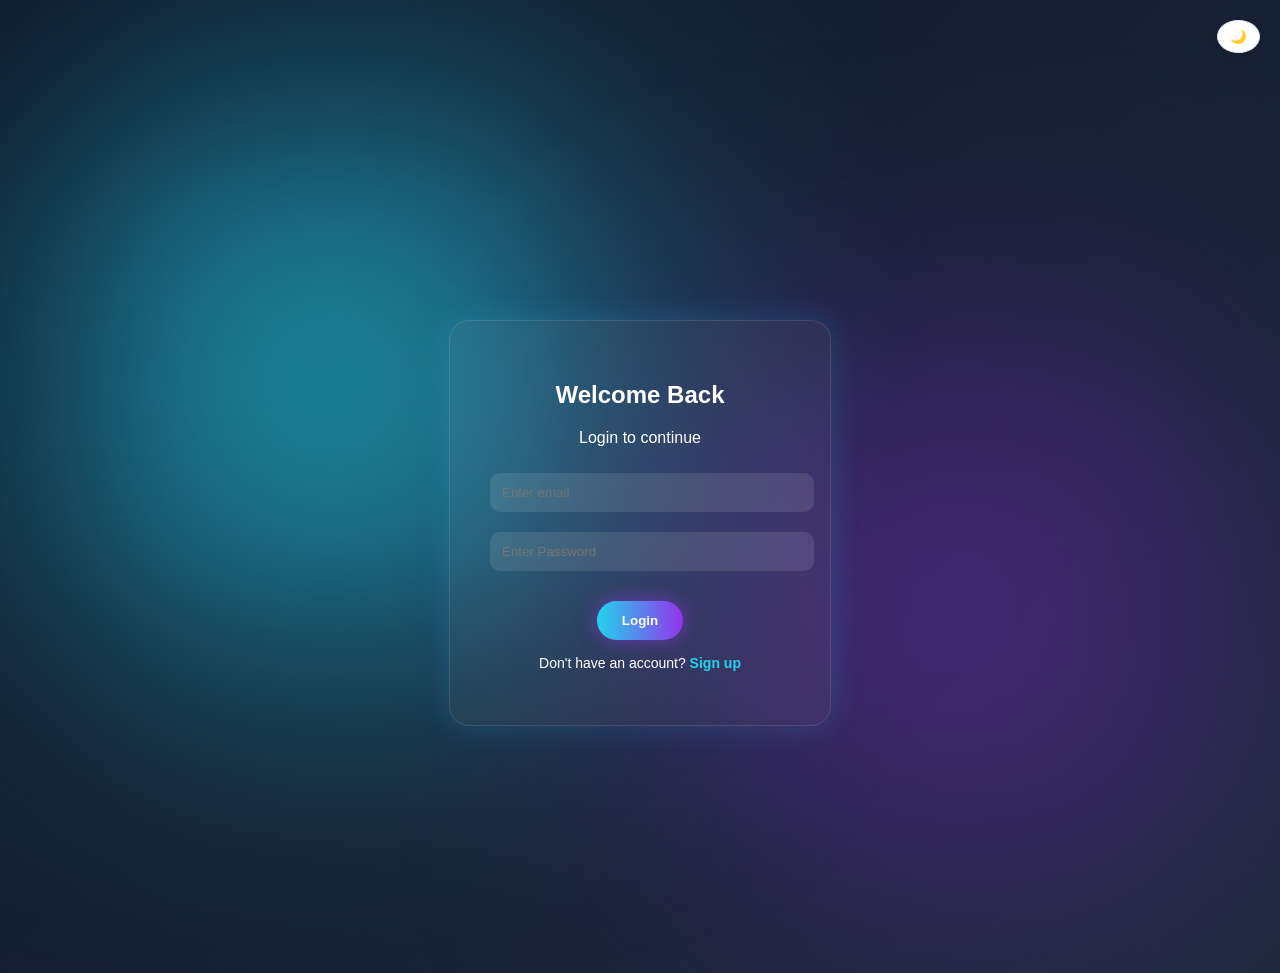
==== dashboard.html @ 801a03b3 "api fetched" ====
<!DOCTYPE html>
<html lang="en">
<head>
    <meta charset="UTF-8">
    <meta name="viewport" content="width=device-width, initial-scale=1.0">
    <title>Dashboard - LinkUp</title>
    <link rel="stylesheet" href="css/style.css">
</head>
<body>
    <header class="navbar">
        <h2>LinkUp</h2>
        <div class="nav-right">
            <button id="toggleTheme">🌙</button>
            <span id="welcomeUser"></span>
            <button id="logoutBtn" class="signup-btn">Logout</button>
        </div>
    </header>

    <!-- Search bar -->
     <section class="search-box">
        <input type="text" id="searchInput" placeholder="Search events or internships...">
        <button id="searchBtn" class="signup-btn">Search</button>
     </section>

    <!-- filter -->
     <section class="filters">
        <select id="filterType">
            <option value="all">All</option>
            <option value="event">Events</option>
            <option value="job">Internships</option>
        </select>
        <select id="sortType">
            <option value="default">Sort</option>
            <option value="date">Date</option>
        </select>
     </section>

    <section id="results"></section>

    <script src="js/app.js"></script>
</body>
</html>
---- css/style.css ----
body{
    margin:0;
    font-family: Arial, Helvetica, sans-serif;
    color: white;
    background: linear-gradient(135deg, #0f172a, #1e293b);
    min-height: 100vh;
}

body::before{
    content: "";
    position: absolute;
    width: 400px;
    height: 400px;
    background: #22d3ee;
    filter: blur(150px);
    top: 20%;
    left: 10%;
    z-index: -1;
}

body::after{
    content: "";
    position: absolute;
    width: 400px;
    height: 400px;
    background: #9333ea;
    filter: blur(150px);
    opacity: 0.6;
    bottom: 10%;
    right: 10%;
    z-index: -1;

}

.navbar{
    display: flex;
    justify-content: space-between;
    padding: 20px 40px;
}

.login-btn{
    margin-top: 20px;
    background: linear-gradient(90deg, #22d3ee,#38bdf8);
    padding: 12px 25px;
    border-radius: 20px;
    text-decoration: none;
    color: black;
    font-weight: bold;
    font-size: 20px;
}

.intro{
    display: flex;
    justify-content: center;
    align-items: center;
    padding: 80px 20px 40px;
    /* height: 80vh; */
}

.introDiv{
    background: rgba(255,255,255,0.05);
    padding:50px;
    border-radius: 20px;
    text-align: center;
    backdrop-filter: blur(10px);
    box-shadow: 0 0 40px rgba(56,189,248,0.2);
    border: 1px solid rgba(255,255,255,0.05);
}

.introDiv h1{
    background: linear-gradient(90deg, #22d3ee, #9333ea);
    -webkit-background-clip: text;
    color: transparent;
    font-size: 50px;
    margin: 10px 0;
}

.introDiv p{
    color: #cbd5f5;
}

.signup-btn{
    display: inline-block;
    margin-top: 20px;
    background: linear-gradient(90deg, #22d3ee,#9333ea);
    padding: 12px 25px;
    border-radius: 25px;
    text-decoration: none;
    color: white;
    box-shadow: 0 0 20px rgba(147,51,234,0.6);
    font-weight: bold;
    /* width: 100%; */
    border: none;
    cursor: pointer;
}

.signup-btn:hover{
    transform: scale(1.05);
    transition: 0.3s;
}

.signup-btn:active{
    transform: scale(0.95);
}

.features{
    display: flex;
    justify-content: center;
    gap: 20px;
    margin-top: -20px;
    flex-wrap: wrap;
}

.feature-card{
    background: rgba(255,255,255,0.05);
    padding: 20px;
    border-radius: 15px;
    width: 250px;
    text-align: center;
    backdrop-filter: blur(10px);
}

.feature-card:hover{
    transform: translateY(-5px);
    transition: 0.3s;
}

/* login and signup css */
.welcome-container{
    display: flex;
    justify-content: center;
    align-items: center;
    height: 100vh;
}

.welcome-card{
    background: rgba(255,255,255,0.05);
    padding: 40px;
    border: 1px solid rgba(255, 255, 255, 0.1);
    border-radius: 20px;
    width: 300px;
    text-align: center;
    backdrop-filter: blur(10px);
    box-shadow: 0 0 30px rgba(56,189,248,0.2);
}

.welcome-card input{
    width: 100%;
    padding: 12px;
    margin: 10px 0;
    border-radius: 10px;
    border: none;
    outline: none;
    background: rgba(255, 255, 255, 0.1);
    color: white;
}

.signup{
    margin-top: 15px;
    font-size: 14px;
}

.signup-link{
    text-decoration: none;
    color: #22d3ee;
    font-weight: bold;
    
}

.signup-link:hover{
    color: #22d3ee;
    text-decoration: underline;
}

.login{
    margin-top: 15px;
    font-size: 14px;
}

.login-link{
    text-decoration: none;
    color: #22d3ee;
    font-weight: bold;
    
}

.login-link:hover{
    color: #22d3ee;
    text-decoration: underline;
}

.welcome-card input:focus{
    box-shadow: 0 0 10px rgba(34,211,238,0.6);
}


/* dashboard css */
.nav-right{
    display: flex;
    align-items: center;
    gap: 15px;
}

.search-box{
    /* background: rgba(255, 255, 255, 0.6); */
    margin-top: 40px;
    display: flex;
    gap: 10px;
    padding:15px 20px;
    border-radius: 30px;
    justify-content: center;
    backdrop-filter: blur(10px);
}

.search-box input{
    width: 260px;
    padding: 10px 12px;
    border-radius: 25px;
    font-size: 14px;
    border: 1px solid #e2e8f0;
    background: white;
    box-shadow: 0 4px 10px rgba(0,0,0,0.05);
    outline: none;
}

.search-box input:focus{
    border-color: #6366f1;
    box-shadow: 0 0 0 3px rgba(99,102,241,0.2);
}

.search-box button{
    background: linear-gradient(90deg, #6366f1, #8b5cf6);
    color: white;
    padding: 10px 18px;
    border-radius: 20px;
    font-size: 14px;
    border: none;
    cursor: pointer;
}

.filters{
    margin-bottom: 20px;
    display: flex;
    justify-content: center;
    gap: 10px;
}

.filters select{
    padding: 8px 14px;
    border-radius: 20px;
    border:1px solid #e2e8f0;
    background: white;
    font-size: 13px;
    cursor: pointer;
    box-shadow: 0 2px 5px rgba(0, 0, 0, 0.05);
}

#toggleTheme{
    background: white;
    border: 1px solid #e2e8f0;
    color: black;
    padding: 8px 12px;
    border-radius: 50%;
    cursor: pointer;
    box-shadow: 0 4px 10px rgba(0,0,0,0.1);
}

.light-mode{
    background: linear-gradient(135deg,#f8fafc,#e2e8f0);
    color: #0f172a;
}

.light-mode::before{
    content: "";
    position: absolute;
    width: 300px;
    height: 300px;
    background: #c7d2fe;
    filter: blur(120px);
    top: 20%;
    left: 10%;
    z-index: -1;
}

.light-mode::after{
    content: "";
    position: absolute;
    width: 300px;
    height: 300px;
    background: #fbcfe8;
    filter: blur(120px);
    bottom: 10%;
    right: 10%;
    z-index: -1;
}

.light-mode .card{
    background: white;
    color: black;
    border: 1px solid #ddd;
    box-shadow: 0 8px 20px rgba(0,0,0,0.08);
}

.light-mode .card p{
    color: #555;
    /* border: 1px solid #ccc; */
} 

.light-mode .welcome-card{
    background: rgba(255, 255, 255, 0.8);
    backdrop-filter: blur(15px);
    border: 1px solid #e2e8f0;
}

.light-mode .welcome-card input{
    background: white;
    border: 1px solid #e2e8f0;
    color: black;
}

.light-mode .welcome-card input:focus{
    border-color: #6366f1;
    box-shadow: 0 0 0 3px rgba(99,102,241,0.2);
}

.light-mode .signup-btn{
    background: linear-gradient(90deg,#6366f1,#8b5cf6);
    color: white;
    box-shadow: 0 6x 15x rgba(0,0,0,0.15)
}
.light-mode .introDiv,
.light-mode .feature-card{
    background: rgba(0, 0, 0, 0.05);
    color: black;
}

.light-mode input{
    color: black;
}

.light-mode .signup-btn{
    background: linear-gradient(90deg,#6366f1,#8b5cf6);
    color: white;
    box-shadow: 0 4px 10px rgba(0,0,0,0.1);
}

.card{
    background: rgba(255,255,255,0.05);
    padding: 20px;
    border-radius: 15px;
    backdrop-filter: blur(10px);
    transition: 0.3s;
    border: 1px solid rgba(255, 255, 255, 0.1);
    box-shadow: 0 10px 25px rgba(0,0,0,0.3);
}

.card:hover{
    transform: translateY(-5px);
    box-shadow: 0 15px 30px rgba(0, 0, 0, 0.15);
}

.card h3{
    margin-bottom: 10px;
}

.card p{
    color: #cbd5f5;
}

.card a{
    display: inline-block;
    margin-top: 10px;
    color: #22d3ee;
    text-decoration: none;
    font-weight: bold;
}

#results{
    display: grid;
    grid-template-columns: repeat(auto-fill,minmax(280px,1fr));
    gap: 20px;
    padding: 30px;
}

.top-bar{
    display: flex;
    justify-content: flex-end;
    padding: 20px;
}
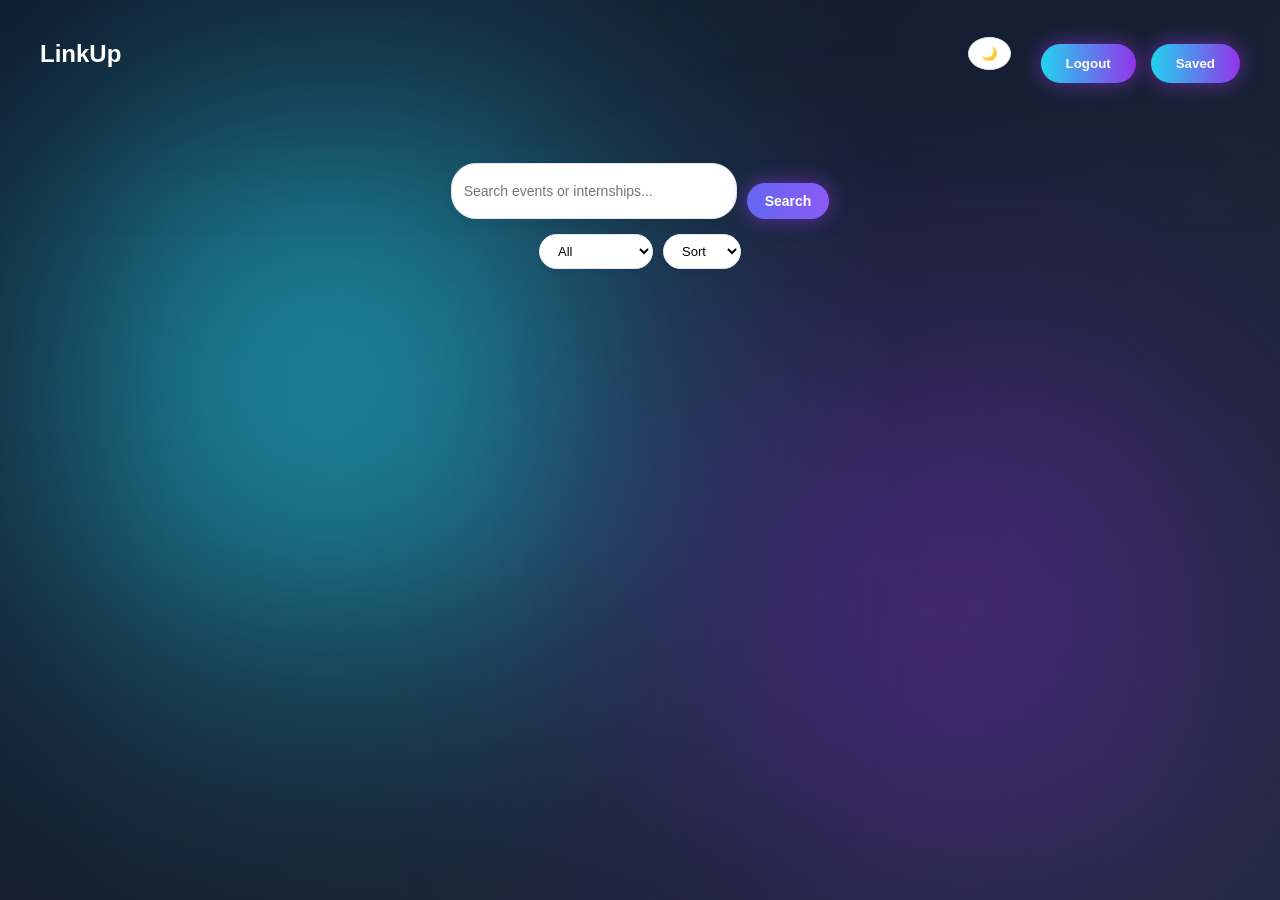
==== commit e7d0f36a: "save  btn and filter sort added" ====
--- a/dashboard.html
+++ b/dashboard.html
@@ -13,6 +13,7 @@
             <button id="toggleTheme">🌙</button>
             <span id="welcomeUser"></span>
             <button id="logoutBtn" class="signup-btn">Logout</button>
+            <button onclick="window.location.href='saved.html'" class="signup-btn">Saved</button>
         </div>
     </header>
 
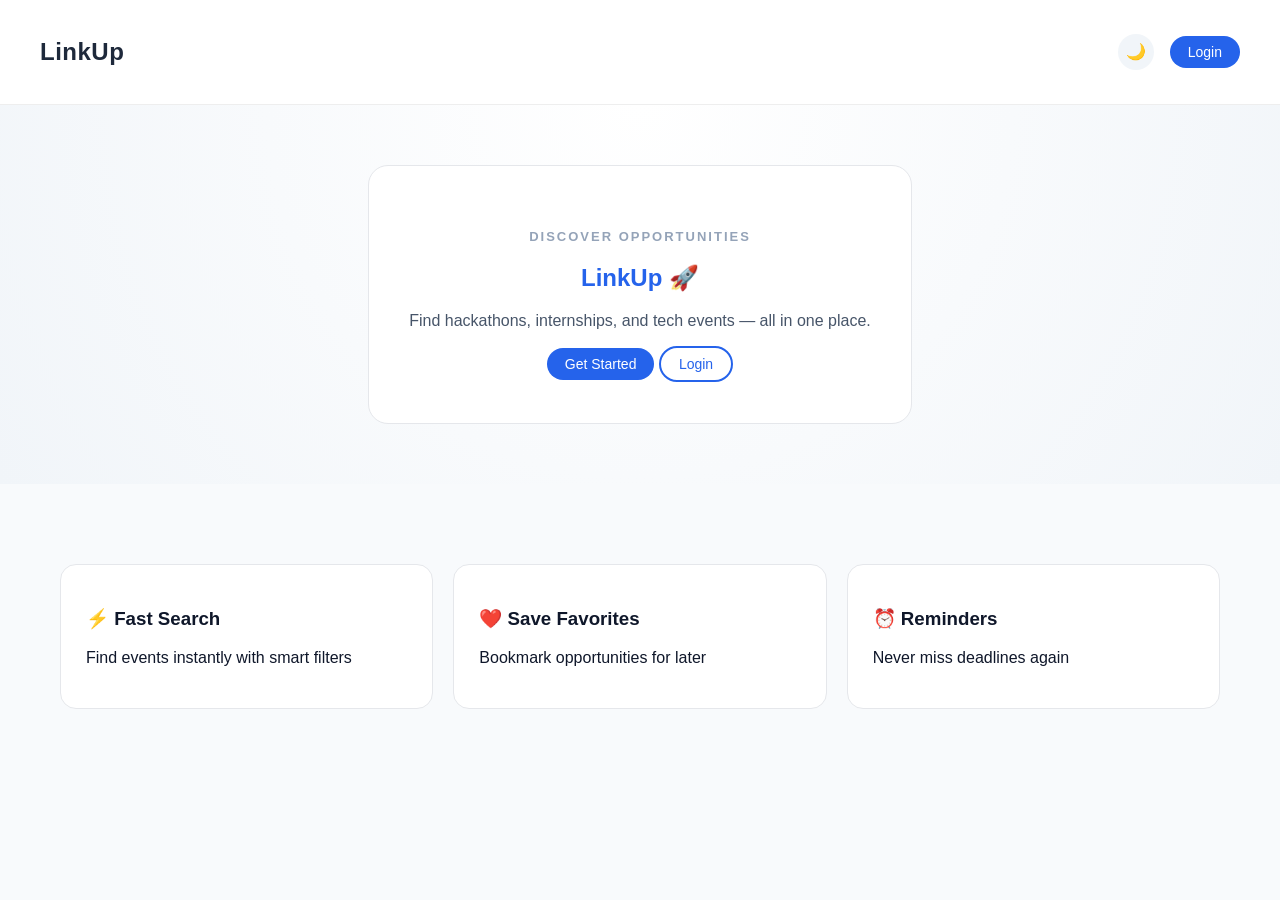
==== commit f424950c: "finalized" ====
--- a/dashboard.html
+++ b/dashboard.html
@@ -27,7 +27,7 @@
      <section class="filters">
         <select id="filterType">
             <option value="all">All</option>
-            <option value="event">Events</option>
+            <option value="event">Articles</option>
             <option value="job">Internships</option>
         </select>
         <select id="sortType">
@@ -39,5 +39,25 @@
     <section id="results"></section>
 
     <script src="js/app.js"></script>
+    <script>
+        const savedTheme = localStorage.getItem("theme");
+        if(savedTheme === "true"){
+            document.body.classList.add("dark");
+        }
+        const toggleBtn = document.getElementById("toggleTheme");
+        if(toggleBtn){
+            toggleBtn.textContent = document.body.classList.contains("dark") ? "☀️" : "🌙";
+            toggleBtn.addEventListener("click", () => {
+                document.body.classList.toggle("dark");
+                const isDark = document.body.classList.contains("dark");
+                localStorage.setItem("theme", isDark);
+                toggleBtn.textContent = isDark ? "☀️" : "🌙";
+            });
+        }
+        const currentUser = localStorage.getItem("currentUser");
+        if(!currentUser){
+            window.location.href = "index.html";
+        }
+    </script>
 </body>
 </html>
--- a/css/style.css
+++ b/css/style.css
@@ -1,389 +1,482 @@
 body{
     margin:0;
-    font-family: Arial, Helvetica, sans-serif;
+    font-family:'Segoe UI', sans-serif;
+    background:#f8fafc;
+    color:#0f172a;
+}
+
+/* navbar */
+.navbar{
+    display:flex;
+    justify-content:space-between;
+    align-items:center;
+    padding:18px 40px;
+    background:white;
+    border-bottom:1px solid #eee;
+}
+
+.logo{
+    font-size:24px;
+    font-weight:800;
+    letter-spacing:0.5px;
+    color:#1e293b;
+}
+
+.navbar h2{
+    font-weight:600;
+    letter-spacing:0.5px;
+}
+
+.nav-right{
+    display:flex;
+    gap:16px;
+    align-items:center;
+}
+
+/* toggle */
+#toggleTheme{
+    width:36px;
+    height:36px;
+    display:flex;
+    align-items:center;
+    justify-content:center;
+    border:none;
+    border-radius:50%;
+    background:#f1f5f9;
+    cursor:pointer;
+    font-size:16px;
+    cursor: pointer;
+    transition:0.2s;
+}
+
+#toggleTheme:hover{
+    transform:scale(1.1);
+}
+
+/* buttons */
+.signup{
+    margin-top:15px;
+    font-size:14px;
+}
+
+.signup-link{
+    color:#2563eb;
+    text-decoration:none;
+    font-weight:500;
+}
+
+.signup-link:hover{
+    text-decoration:underline;
+}
+
+.signup-btn,
+.login-btn{
+    background:#2563eb;
+    color:white;
+    padding:8px 18px;
+    border-radius:999px;
+    border:none;
+    text-decoration:none;
+    font-size:14px;
+    transition:0.3s;
+    cursor: pointer;
+}
+
+.login-btn-div{
+    background:white;
+    color:#2563eb;
+    padding:8px 18px;
+    border-radius:999px;
+    border:2px solid #2563eb;
+    text-decoration:none;
+    font-size:14px;
+    transition:0.3s;
+    cursor: pointer;
+}
+
+.signup-btn:hover,
+.login-btn:hover{
+    background:#1d4ed8;
+    transform:translateY(-1px);
+}
+
+/* intro */
+.intro{
+    display:flex;
+    justify-content:center;
+    align-items:center;
+    padding:60px 20px;
+    text-align:center;
+    background: radial-gradient(circle at top, #ffffff, #f1f5f9);
+}
+
+.introDiv{
+    background:white;
+    padding:50px 40px;
+    border-radius:20px;
+    max-width:650px;
+
+    border:1px solid #e5e7eb;
+}
+
+.introDiv h1{
+    color:#2563eb;
+}
+
+.introDiv h3{
+    font-size:13px;
+    letter-spacing:2px;
+    color:#94a3b8;
+}
+
+.introDiv p{
+    font-size:16px;
+    color:#475569;
+    margin-bottom:25px;
+}
+
+/* features */
+.features{
+    display:grid;
+    grid-template-columns:repeat(auto-fit, minmax(250px,1fr));
+    gap:20px;
+    padding:60px;
+    margin-top:20px;
+}
+
+.feature-card{
+    background:white;
+    padding:25px;
+    border-radius:16px;
+
+    border:1px solid #e5e7eb;
+    transition:0.25s;
+}
+
+.feature-card:hover{
+    transform:translateY(-6px);
+    border-color:#cbd5f5;
+}
+
+/* auth */
+.welcome-container{
+    min-height: calc(100vh - 70px);
+    display:flex;
+    justify-content:center;
+    align-items:center;
+}
+
+.welcome-card{
+    width:350px;
+    background:white;
+    padding:30px;
+    border-radius:16px;
+    box-shadow:0 10px 30px rgba(0,0,0,0.08);
+    text-align:left;
+}
+
+.welcome-card input{
+    width:100%;
+    padding:12px;
+    margin-top:12px;
+    border-radius:10px;
+    border:1px solid #e2e8f0;
+    outline:none;
+}
+
+/* search */
+.search-box{
+    display:flex;
+    justify-content:center;
+    gap:10px;
+    margin:30px;
+}
+
+.search-box input{
+    padding:12px;
+    border-radius:20px;
+    border:1px solid #e2e8f0;
+    width:300px;
+}
+
+/* filter */
+.filters{
+    display:flex;
+    justify-content:center;
+    gap:10px;
+}
+
+.filters select{
+    padding:8px 12px;
+    border-radius:15px;
+    border:1px solid #e2e8f0;
+}
+
+/* results */
+#results{
+    display:grid;
+    grid-template-columns:repeat(auto-fill,minmax(280px,320px));
+    justify-content:center;
+    gap:20px;
+    padding:30px;
+}
+
+/* card */
+.card{
+    background:white;
+    padding:20px;
+    border-radius:14px;
+
+    border:1px solid #e5e7eb;
+    transition:0.25s;
+}
+
+.card:hover{
+    transform:translateY(-4px);
+    border-color:#cbd5f5;
+}
+
+.card p{
+    color:#64748b;
+    font-size:14px;
+}
+
+/* tag */
+.tag{
+    display:inline-block;
+    margin-top:8px;
+    font-size:11px;
+    font-weight:600;
+    padding:4px 10px;
+    border-radius:999px;
+    background:#e0edff;
+    color:#2563eb;
+}
+
+body.dark .tag{
+    background:#1e3a8a;
+    color:#93c5fd;
+}
+
+/* actions */
+.card-actions{
+    display:flex;
+    justify-content:space-between;
+    margin-top:12px;
+}
+
+.card:hover{
+    transform: translateY(-4px);
+    box-shadow: 0 12px 25px rgba(0,0,0,0.08);
+}
+
+.apply-btn{
+    text-decoration:none;
+    background:#2563eb;
+    color:white;
+    padding:6px 12px;
+    border-radius:15px;
+    font-size:13px;
+}
+
+.apply-btn:hover{
+    background:#1d4ed8;
+}
+
+.saveBtn{
+    border:1.5px solid #2563eb;
+    background: transparent;
+    color:#2563eb;
+    padding:6px 14px;
+    border-radius:20px;
+    cursor:pointer;
+    transition: all 0.2s ease;
+}
+
+.saveBtn:hover{
+    background:#2563eb;
+    color:white;
+}
+
+.saveBtn.saved{
+    background:#e0edff;   
+    color:#2563eb;
+    border:1.5px solid #2563eb;
+}
+
+.saveBtn.saved:hover{
+    background:#c7dcff;   
+}
+
+.removeBtn{
+    background:#fee2e2;
+    color:#dc2626;
+    border:none;
+    padding:6px 14px;
+    border-radius:20px;
+    cursor:pointer;
+    transition:0.2s;
+}
+
+.removeBtn:hover{
+    background:#fecaca;
+}
+
+.read-btn{
+    text-decoration:none;
+    background:#10b981;
+    color:white;
+    padding:6px 12px;
+    border-radius:15px;
+    font-size:13px;
+    cursor: pointer;
+}
+
+.read-btn:hover{
+    background:#059669;
+}
+
+/* dark mode */
+body.dark{
+    background:#0f172a;
+    color:white;
+}
+
+/* navbar */
+body.dark .navbar{
+    background:rgba(15,23,42,0.7);
+    border-bottom:1px solid #1e293b;
+}
+
+/* intro */
+body.dark .intro{
+    background:#0f172a;
+}
+
+body.dark .introDiv{
+    background:#1e293b;
+}
+
+body.dark .introDiv h1{
+    color:#60a5fa;
+}
+
+body.dark .introDiv p{
+    color:#cbd5f5;
+}
+
+/* cards */
+body.dark .card,
+body.dark .feature-card,
+body.dark .welcome-card{
+    background:#1e293b;
+    border-color:#334155;
     color: white;
-    background: linear-gradient(135deg, #0f172a, #1e293b);
-    min-height: 100vh;
-}
-
-body::before{
-    content: "";
-    position: absolute;
-    width: 400px;
-    height: 400px;
-    background: #22d3ee;
-    filter: blur(150px);
-    top: 20%;
-    left: 10%;
-    z-index: -1;
-}
-
-body::after{
-    content: "";
-    position: absolute;
-    width: 400px;
-    height: 400px;
-    background: #9333ea;
-    filter: blur(150px);
-    opacity: 0.6;
-    bottom: 10%;
-    right: 10%;
-    z-index: -1;
-
-}
-
-.navbar{
-    display: flex;
-    justify-content: space-between;
-    padding: 20px 40px;
-}
-
-.login-btn{
-    margin-top: 20px;
-    background: linear-gradient(90deg, #22d3ee,#38bdf8);
-    padding: 12px 25px;
-    border-radius: 20px;
-    text-decoration: none;
-    color: black;
-    font-weight: bold;
-    font-size: 20px;
-}
-
-.intro{
-    display: flex;
-    justify-content: center;
-    align-items: center;
-    padding: 80px 20px 40px;
-    /* height: 80vh; */
-}
-
-.introDiv{
-    background: rgba(255,255,255,0.05);
-    padding:50px;
-    border-radius: 20px;
-    text-align: center;
-    backdrop-filter: blur(10px);
-    box-shadow: 0 0 40px rgba(56,189,248,0.2);
-    border: 1px solid rgba(255,255,255,0.05);
-}
-
-.introDiv h1{
-    background: linear-gradient(90deg, #22d3ee, #9333ea);
+}
+
+/* inputs */
+body.dark .search-box input,
+body.dark .filters select{
+    background:#1e293b;
+    color:white;
+    border-color:#334155;
+}
+
+body.dark input{
+    background:#0f172a;
+    border:1px solid #334155;
+    color:white;
+}
+
+body.dark .removeBtn{
+    background:#7f1d1d;
+    color:#fecaca;
+}
+
+body.dark .card p{
+    color:#cbd5f5;
+}
+
+/* toggle */
+body.dark #toggleTheme{
+    background:#1e293b;
+    color:white;
+}
+
+body.dark .logo{
+    color:#ffffff;
+    background: linear-gradient(90deg, #60a5fa, #2563eb);
     -webkit-background-clip: text;
-    color: transparent;
-    font-size: 50px;
-    margin: 10px 0;
-}
-
-.introDiv p{
-    color: #cbd5f5;
-}
-
-.signup-btn{
-    display: inline-block;
-    margin-top: 20px;
-    background: linear-gradient(90deg, #22d3ee,#9333ea);
-    padding: 12px 25px;
-    border-radius: 25px;
-    text-decoration: none;
-    color: white;
-    box-shadow: 0 0 20px rgba(147,51,234,0.6);
-    font-weight: bold;
-    /* width: 100%; */
-    border: none;
-    cursor: pointer;
-}
-
-.signup-btn:hover{
-    transform: scale(1.05);
-    transition: 0.3s;
-}
-
-.signup-btn:active{
-    transform: scale(0.95);
-}
-
-.features{
-    display: flex;
-    justify-content: center;
-    gap: 20px;
-    margin-top: -20px;
-    flex-wrap: wrap;
-}
-
-.feature-card{
-    background: rgba(255,255,255,0.05);
-    padding: 20px;
-    border-radius: 15px;
-    width: 250px;
-    text-align: center;
-    backdrop-filter: blur(10px);
-}
-
-.feature-card:hover{
-    transform: translateY(-5px);
-    transition: 0.3s;
-}
-
-/* login and signup css */
-.welcome-container{
-    display: flex;
-    justify-content: center;
-    align-items: center;
-    height: 100vh;
-}
-
-.welcome-card{
-    background: rgba(255,255,255,0.05);
-    padding: 40px;
-    border: 1px solid rgba(255, 255, 255, 0.1);
-    border-radius: 20px;
-    width: 300px;
-    text-align: center;
-    backdrop-filter: blur(10px);
-    box-shadow: 0 0 30px rgba(56,189,248,0.2);
-}
-
-.welcome-card input{
-    width: 100%;
-    padding: 12px;
-    margin: 10px 0;
-    border-radius: 10px;
-    border: none;
-    outline: none;
-    background: rgba(255, 255, 255, 0.1);
-    color: white;
-}
-
-.signup{
-    margin-top: 15px;
-    font-size: 14px;
-}
-
-.signup-link{
-    text-decoration: none;
-    color: #22d3ee;
-    font-weight: bold;
-    
-}
-
-.signup-link:hover{
-    color: #22d3ee;
-    text-decoration: underline;
-}
-
-.login{
-    margin-top: 15px;
-    font-size: 14px;
-}
-
-.login-link{
-    text-decoration: none;
-    color: #22d3ee;
-    font-weight: bold;
-    
-}
-
-.login-link:hover{
-    color: #22d3ee;
-    text-decoration: underline;
-}
-
-.welcome-card input:focus{
-    box-shadow: 0 0 10px rgba(34,211,238,0.6);
-}
-
-
-/* dashboard css */
-.nav-right{
-    display: flex;
-    align-items: center;
-    gap: 15px;
-}
-
-.search-box{
-    /* background: rgba(255, 255, 255, 0.6); */
-    margin-top: 40px;
-    display: flex;
-    gap: 10px;
-    padding:15px 20px;
-    border-radius: 30px;
-    justify-content: center;
-    backdrop-filter: blur(10px);
-}
-
-.search-box input{
-    width: 260px;
-    padding: 10px 12px;
-    border-radius: 25px;
-    font-size: 14px;
-    border: 1px solid #e2e8f0;
-    background: white;
-    box-shadow: 0 4px 10px rgba(0,0,0,0.05);
-    outline: none;
-}
-
-.search-box input:focus{
-    border-color: #6366f1;
-    box-shadow: 0 0 0 3px rgba(99,102,241,0.2);
-}
-
-.search-box button{
-    background: linear-gradient(90deg, #6366f1, #8b5cf6);
-    color: white;
-    padding: 10px 18px;
-    border-radius: 20px;
-    font-size: 14px;
-    border: none;
-    cursor: pointer;
-}
-
-.filters{
-    margin-bottom: 20px;
-    display: flex;
-    justify-content: center;
-    gap: 10px;
-}
-
-.filters select{
-    padding: 8px 14px;
-    border-radius: 20px;
-    border:1px solid #e2e8f0;
-    background: white;
-    font-size: 13px;
-    cursor: pointer;
-    box-shadow: 0 2px 5px rgba(0, 0, 0, 0.05);
-}
-
-#toggleTheme{
-    background: white;
-    border: 1px solid #e2e8f0;
-    color: black;
-    padding: 8px 12px;
-    border-radius: 50%;
-    cursor: pointer;
-    box-shadow: 0 4px 10px rgba(0,0,0,0.1);
-}
-
-.light-mode{
-    background: linear-gradient(135deg,#f8fafc,#e2e8f0);
-    color: #0f172a;
-}
-
-.light-mode::before{
-    content: "";
-    position: absolute;
-    width: 300px;
-    height: 300px;
-    background: #c7d2fe;
-    filter: blur(120px);
-    top: 20%;
-    left: 10%;
-    z-index: -1;
-}
-
-.light-mode::after{
-    content: "";
-    position: absolute;
-    width: 300px;
-    height: 300px;
-    background: #fbcfe8;
-    filter: blur(120px);
-    bottom: 10%;
-    right: 10%;
-    z-index: -1;
-}
-
-.light-mode .card{
-    background: white;
-    color: black;
-    border: 1px solid #ddd;
-    box-shadow: 0 8px 20px rgba(0,0,0,0.08);
-}
-
-.light-mode .card p{
-    color: #555;
-    /* border: 1px solid #ccc; */
-} 
-
-.light-mode .welcome-card{
-    background: rgba(255, 255, 255, 0.8);
-    backdrop-filter: blur(15px);
-    border: 1px solid #e2e8f0;
-}
-
-.light-mode .welcome-card input{
-    background: white;
-    border: 1px solid #e2e8f0;
-    color: black;
-}
-
-.light-mode .welcome-card input:focus{
-    border-color: #6366f1;
-    box-shadow: 0 0 0 3px rgba(99,102,241,0.2);
-}
-
-.light-mode .signup-btn{
-    background: linear-gradient(90deg,#6366f1,#8b5cf6);
-    color: white;
-    box-shadow: 0 6x 15x rgba(0,0,0,0.15)
-}
-.light-mode .introDiv,
-.light-mode .feature-card{
-    background: rgba(0, 0, 0, 0.05);
-    color: black;
-}
-
-.light-mode input{
-    color: black;
-}
-
-.light-mode .signup-btn{
-    background: linear-gradient(90deg,#6366f1,#8b5cf6);
-    color: white;
-    box-shadow: 0 4px 10px rgba(0,0,0,0.1);
-}
-
-.card{
-    background: rgba(255,255,255,0.05);
-    padding: 20px;
-    border-radius: 15px;
-    backdrop-filter: blur(10px);
-    transition: 0.3s;
-    border: 1px solid rgba(255, 255, 255, 0.1);
-    box-shadow: 0 10px 25px rgba(0,0,0,0.3);
-}
-
-.card:hover{
-    transform: translateY(-5px);
-    box-shadow: 0 15px 30px rgba(0, 0, 0, 0.15);
-}
-
-.card h3{
-    margin-bottom: 10px;
-}
-
-.card p{
-    color: #cbd5f5;
-}
-
-.card a{
-    display: inline-block;
-    margin-top: 10px;
-    color: #22d3ee;
-    text-decoration: none;
-    font-weight: bold;
-}
-
-#results{
-    display: grid;
-    grid-template-columns: repeat(auto-fill,minmax(280px,1fr));
-    gap: 20px;
-    padding: 30px;
-}
-
-.top-bar{
-    display: flex;
-    justify-content: flex-end;
-    padding: 20px;
-}
+    -webkit-text-fill-color: transparent;
+}
+
+/* empty state */
+.full-width{
+    grid-column: 1 / -1;  
+}
+
+.empty-state{
+    text-align:center;
+    margin-top:100px;
+}
+
+.empty-state h2{
+    font-size:22px;
+    margin-bottom:8px;
+}
+
+.empty-state p{
+    color:#64748b;
+}
+
+body.dark .empty-state p{
+    color:#94a3b8;
+}
+
+/* responsive */
+@media (max-width: 480px){
+    /* navbar */
+    .navbar{
+        flex-direction:column;
+        gap:10px;
+        align-items:flex-start;
+    }
+
+    .nav-right{
+        width:100%;
+        justify-content:space-between;
+    }
+
+    /* buttons */
+    .signup-btn,
+    .login-btn{
+        font-size:12px;
+        padding:6px 12px;
+    }
+
+    /* card */
+    .card{
+        padding:15px;
+    }
+
+    .card h3{
+        font-size:16px;
+    }
+
+    /* actions */
+    .card-actions{
+        flex-direction:column;
+        gap:8px;
+    }
+
+    .apply-btn,
+    .read-btn{
+        width:100%;
+        text-align:center;
+    }
+
+    /* auth pages */
+    .welcome-card{
+        width:90%;
+    }
+}
